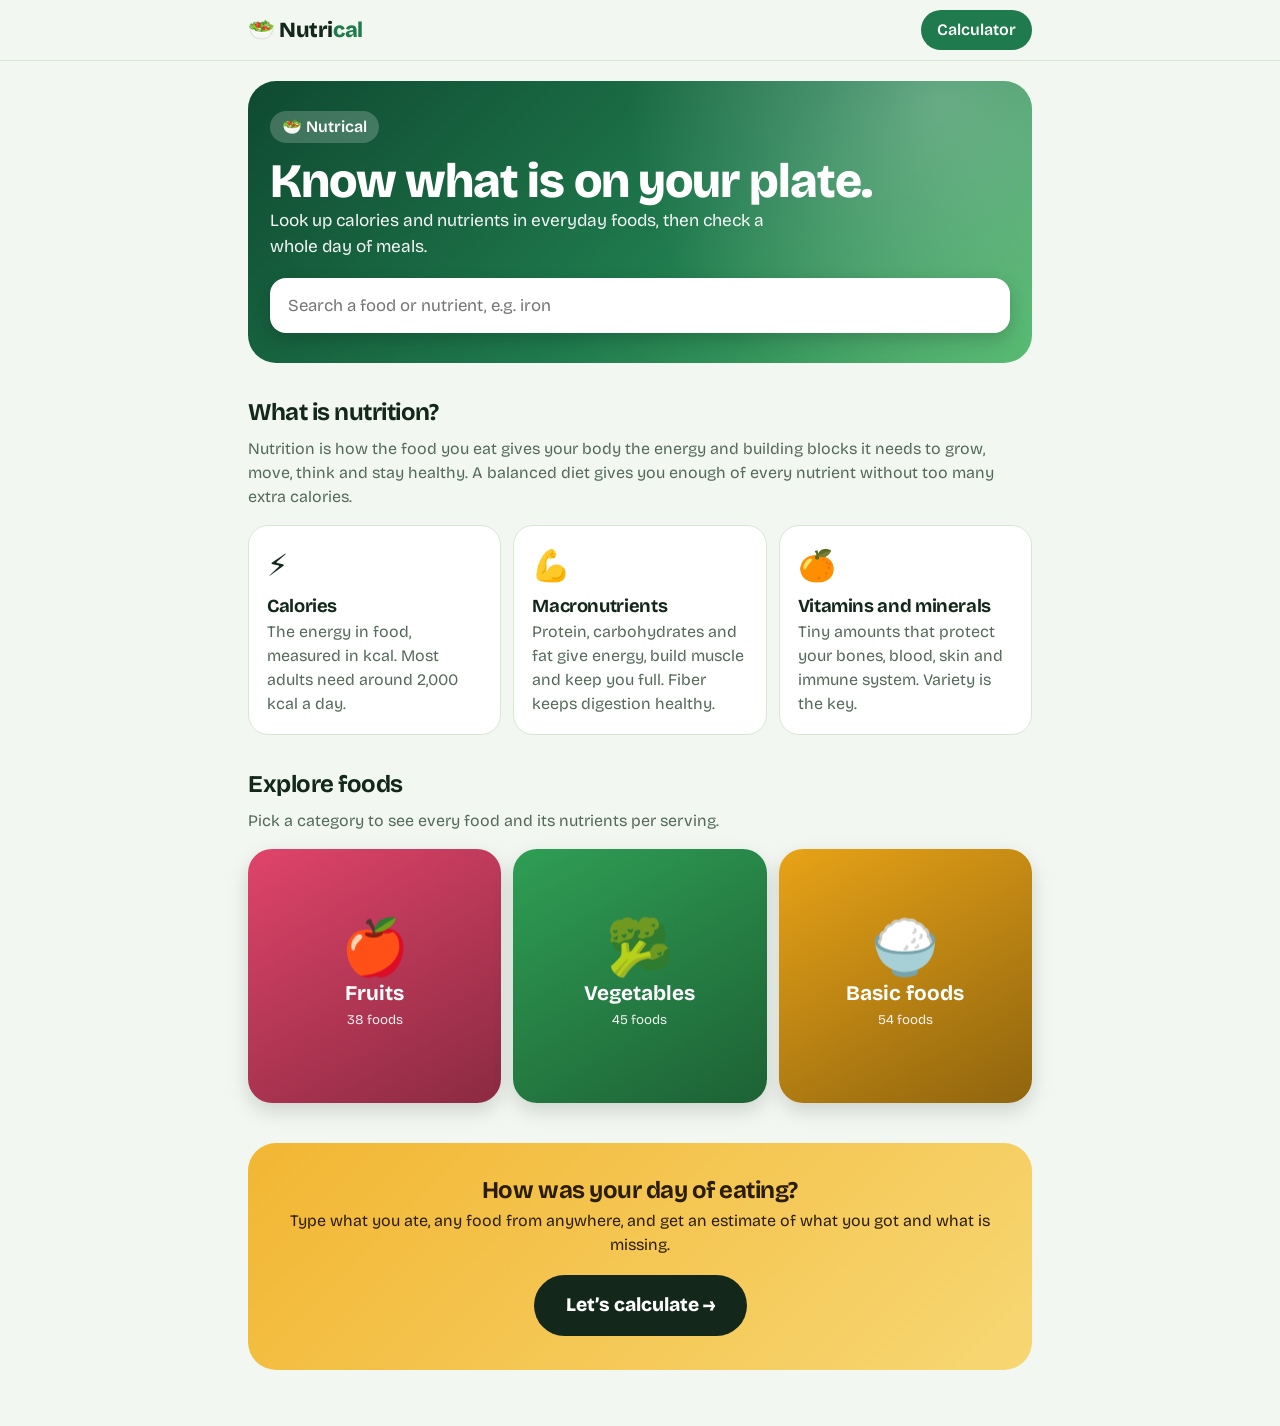
==== Nutrical – Food Nutrients & Meal Calculator.html @ a60b9268 "Initial pre version" ====
<!DOCTYPE html>
<html lang="en">
<head>
<meta charset="utf-8">
<meta name="viewport" content="width=device-width, initial-scale=1, viewport-fit=cover">
<title>Nutrical – Food Nutrients & Meal Calculator</title>
<link href="https://fonts.googleapis.com/css2?family=Bricolage+Grotesque:wght@400;600;800&display=swap" rel="stylesheet">
<style>
:root{--bg:#f2f8f1;--ink:#13271b;--mute:#54695a;--card:#fff;--line:#d9e6d6;--brand:#1f7a4d;--fruit:#e0446a;--veg:#2f9e55;--base:#e8a317;--red:#d62839;--redbg:#fdecee;--ok:#1f8a4c;
box-sizing:border-box;padding-top:env(safe-area-inset-top,0px);padding-bottom:env(safe-area-inset-bottom,0px)}
@media (prefers-color-scheme:dark){:root:not([data-theme="light"]){--bg:#0f1913;--ink:#eaf3ea;--mute:#a0b3a5;--card:#18251d;--line:#29392f;--red:#ff6b78;--redbg:#3a1a1e;--ok:#5fd18a}}
:root[data-theme="dark"]{--bg:#0f1913;--ink:#eaf3ea;--mute:#a0b3a5;--card:#18251d;--line:#29392f;--red:#ff6b78;--redbg:#3a1a1e;--ok:#5fd18a}
*{box-sizing:border-box}
html{scroll-padding-top:env(safe-area-inset-top,0px)}
body{margin:0;background:var(--bg);color:var(--ink);font-family:"Bricolage Grotesque",system-ui,-apple-system,"Segoe UI",sans-serif;line-height:1.5}
body::before{content:"";position:fixed;inset:0 0 auto;height:env(safe-area-inset-top,0px);z-index:30;background:var(--bg)}
.nav{position:sticky;top:env(safe-area-inset-top,0px);z-index:20;background:var(--bg);border-bottom:1px solid var(--line)}
.nav div{max-width:820px;margin:0 auto;padding:10px 18px;display:flex;justify-content:space-between;align-items:center}
.brand,.pill{font:inherit;border:0;cursor:pointer;color:var(--ink);background:none}
.brand{font-weight:800;font-size:1.35rem;letter-spacing:-.02em;padding:0}
.brand span{color:var(--brand)}
.pill{background:var(--brand);color:#fff;font-weight:600;padding:8px 16px;border-radius:999px}
main{max-width:820px;margin:0 auto;padding:20px 18px 56px}
h1,h2,h3{letter-spacing:-.02em;line-height:1.1}
h1{font-size:clamp(2rem,7vw,3rem);font-weight:800;margin:0 0 10px}
h2{font-size:1.5rem;margin:0 0 12px}
.sub{color:var(--mute);margin:0 0 16px}
.hero{border-radius:28px;padding:30px 22px;color:#fff;background:radial-gradient(circle at 88% 8%,rgba(255,255,255,.28),transparent 42%),linear-gradient(135deg,#0f4a31,#1f7a4d 55%,#52b96d)}
.hero.col{display:flex;align-items:center;gap:18px;flex-wrap:wrap;background:var(--c);background:linear-gradient(135deg,var(--c),color-mix(in srgb,var(--c) 65%,#000))}
.hero h1{margin:0}.hero p{margin:6px 0 0;opacity:.95}
.hero .big{font-size:4.2rem;line-height:1}
.kick{display:inline-block;font-weight:600;background:rgba(255,255,255,.2);padding:4px 12px;border-radius:999px;margin-bottom:12px}
.hero>p{max-width:520px;margin:0 0 18px;font-size:1.08rem}
.kcal{font-size:2.6rem;font-weight:800;line-height:1}
.search{width:100%;font:inherit;font-size:1.05rem;padding:15px 18px;border:2px solid var(--line);border-radius:16px;background:var(--card);color:var(--ink)}
.hero .search{background:#fff;color:#13271b;border:0;box-shadow:0 6px 18px rgba(0,0,0,.18)}
.search:focus-visible,.tile:focus-visible,.item:focus-visible,.back:focus-visible,.go:focus-visible,.chip:focus-visible,.qb:focus-visible,.pill:focus-visible{outline:3px solid var(--ink);outline-offset:2px}
.sec{margin-top:36px}
.grid3{display:grid;grid-template-columns:repeat(auto-fit,minmax(210px,1fr));gap:12px}
.info{background:var(--card);border:1px solid var(--line);border-radius:20px;padding:18px}
.info .ic{font-size:1.9rem}.info h3{margin:6px 0 4px;font-size:1.15rem}.info p{margin:0;color:var(--mute)}
.tiles{display:grid;grid-template-columns:repeat(3,1fr);gap:12px}
.tile{aspect-ratio:1;border:0;border-radius:24px;color:#fff;font:inherit;display:flex;flex-direction:column;align-items:center;justify-content:center;gap:2px;cursor:pointer;transition:transform .15s;background:var(--c);background:linear-gradient(150deg,var(--c),color-mix(in srgb,var(--c) 62%,#000));box-shadow:0 8px 20px rgba(0,0,0,.15)}
.tile span{font-size:clamp(2.2rem,11vw,3.4rem);line-height:1}.tile b{font-size:clamp(.95rem,3.6vw,1.3rem)}.tile small{opacity:.9}
.tile:active{transform:scale(.96)}
.t-fruits{--c:var(--fruit)}.t-veg{--c:var(--veg)}.t-base{--c:var(--base)}
.cta{margin-top:40px;border-radius:28px;padding:34px 22px;text-align:center;color:#2a1d00;background:linear-gradient(135deg,#f2b632,#f7d774)}
.cta h2{margin:0 0 6px}.cta p{margin:0 0 18px}
.go{font:inherit;font-weight:800;font-size:1.2rem;padding:16px 32px;border:0;border-radius:999px;background:#13271b;color:#fff;cursor:pointer}
.go.wide{display:block;width:100%;margin-top:20px;background:var(--brand)}
.list{display:grid;grid-template-columns:repeat(auto-fill,minmax(155px,1fr));gap:10px}
.item{display:flex;align-items:center;gap:10px;text-align:left;font:inherit;padding:12px;border-radius:16px;background:var(--card);border:1px solid var(--line);color:var(--ink);cursor:pointer;border-left:6px solid var(--c)}
.item .e{font-size:1.7rem}.item b{display:block;font-weight:600;line-height:1.2}.item small{color:var(--mute)}
.empty{color:var(--mute);padding:16px;border:1px dashed var(--line);border-radius:14px}
.back{font:inherit;font-weight:600;background:none;border:2px solid var(--line);color:var(--ink);border-radius:999px;padding:8px 16px;cursor:pointer;margin-bottom:16px}
.card{background:var(--card);border:1px solid var(--line);border-radius:20px;padding:18px;margin-top:16px}
.stats{display:grid;grid-template-columns:repeat(3,1fr);gap:10px;margin-bottom:14px}
.stat{background:var(--bg);border-radius:14px;padding:12px;text-align:center}.stat b{display:block;font-size:1.4rem}.stat small{color:var(--mute)}
.row{display:grid;grid-template-columns:78px 1fr 64px;gap:10px;align-items:center;padding:6px 0}.row b{text-align:right}
.bar{height:10px;border-radius:6px;background:var(--line);overflow:hidden}.bar i{display:block;height:100%;background:var(--c,var(--brand));border-radius:6px}
.chips{display:flex;flex-wrap:wrap;gap:8px}
.chip{font:inherit;color:var(--ink);padding:7px 12px;border-radius:999px;background:var(--bg);border:1px solid var(--line);font-size:.95rem}
button.chip{cursor:pointer}
.note{color:var(--mute);font-size:.85rem;margin-top:18px}
.meal{border-top:6px solid var(--c)}.meal h2{margin-bottom:8px}
.entry{display:flex;align-items:center;gap:10px;padding:8px 0;border-bottom:1px solid var(--line)}
.entry .e{font-size:1.5rem}.en{flex:1;min-width:0}.en b{display:block;font-weight:600;line-height:1.2}.en small{color:var(--mute)}
.qb{width:34px;height:34px;border-radius:50%;border:1px solid var(--line);background:var(--card);color:var(--ink);font:inherit;font-size:1.1rem;cursor:pointer}
.sug{display:flex;flex-wrap:wrap;gap:8px;margin-top:10px}
.meal .search{margin-top:12px}
.nrow{padding:10px 0;border-bottom:1px solid var(--line)}
.nt{display:flex;justify-content:space-between;gap:10px;margin-bottom:5px}.nt span{color:var(--mute)}
.nrow small{display:block;margin-top:5px}
.nrow.red b,.nrow.red .nt span,.nrow.red small{color:var(--red)}.nrow.red .bar i{background:var(--red)}
.nrow.ok .bar i{background:var(--ok)}
.needbox{background:var(--redbg);border:2px solid var(--red);border-radius:20px;padding:18px;margin-top:16px}
.needbox h2{color:var(--red)}
.okbox h2{color:var(--ok)}
.ta{margin-top:0!important;resize:vertical;min-height:88px;font-family:inherit}
</style>
</head>
<body>
<header class="nav"><div><button class="brand" data-go="#/">🥗 Nutri<span>cal</span></button><button class="pill" data-go="#/calc">Calculator</button></div></header>
<main id="app"></main>
<script>
var DATA={
fruits:{label:"Fruits",emoji:"🍎",color:"var(--fruit)",items:[
["Apple","🍎",52,.3,13.8,.2,2.4,10.4,[["Vitamin C","4.6 mg"],["Potassium","107 mg"],["Vitamin K","2.2 µg"]]],
["Banana","🍌",89,1.1,22.8,.3,2.6,12.2,[["Potassium","358 mg"],["Vitamin B6","0.4 mg"],["Vitamin C","8.7 mg"],["Magnesium","27 mg"]]],
["Orange","🍊",47,.9,11.8,.1,2.4,9.4,[["Vitamin C","53 mg"],["Folate","30 µg"],["Potassium","181 mg"],["Calcium","40 mg"]]],
["Mango","🥭",60,.8,15,.4,1.6,13.7,[["Vitamin C","36 mg"],["Vitamin A","54 µg"],["Folate","43 µg"]]],
["Strawberry","🍓",32,.7,7.7,.3,2,4.9,[["Vitamin C","59 mg"],["Manganese","0.4 mg"],["Folate","24 µg"]]],
["Grapes","🍇",69,.7,18.1,.2,.9,15.5,[["Vitamin K","14.6 µg"],["Vitamin C","3.2 mg"],["Potassium","191 mg"]]],
["Watermelon","🍉",30,.6,7.6,.2,.4,6.2,[["Vitamin C","8.1 mg"],["Vitamin A","28 µg"],["Potassium","112 mg"]]],
["Pineapple","🍍",50,.5,13.1,.1,1.4,9.9,[["Vitamin C","47.8 mg"],["Manganese","0.9 mg"],["Vitamin B6","0.1 mg"]]],
["Papaya","🍈",43,.5,10.8,.3,1.7,7.8,[["Vitamin C","61.8 mg"],["Vitamin A","47 µg"],["Folate","37 µg"]]],
["Pear","🍐",57,.4,15.2,.1,3.1,9.8,[["Vitamin C","4.3 mg"],["Vitamin K","4.4 µg"],["Potassium","116 mg"]]],
["Pomegranate","🔴",83,1.7,18.7,1.2,4,13.7,[["Vitamin K","16.4 µg"],["Vitamin C","10.2 mg"],["Folate","38 µg"],["Potassium","236 mg"]]],
["Avocado","🥑",160,2,8.5,14.7,6.7,.7,[["Vitamin K","21 µg"],["Folate","81 µg"],["Potassium","485 mg"],["Vitamin E","2.1 mg"]]],
["Peach","🍑",39,.9,9.5,.3,1.5,8.4,"vc6.6;va16;pot190",150,"1 medium"],
["Plum","🟣",46,.7,11.4,.3,1.4,9.9,"vc9.5;vk6.4;pot157",66,"1 medium"],
["Cherries","🍒",63,1.1,16,.2,2.1,12.8,"vc7;pot222;mn.1",140,"1 cup"],
["Blueberries","🫐",57,.7,14.5,.3,2.4,10,"vk19.3;vc9.7;mn.3",148,"1 cup"],
["Raspberries","🔴",52,1.2,11.9,.7,6.5,4.4,"vc26.2;mn.7;vk7.8",123,"1 cup"],
["Blackberries","⚫",43,1.4,9.6,.5,5.3,4.9,"vc21;vk19.8;mn.6",144,"1 cup"],
["Kiwi","🥝",61,1.1,14.7,.5,3,9,"vc92.7;vk40;pot312",69,"1 medium"],
["Lemon","🍋",29,1.1,9.3,.3,2.8,2.5,"vc53;pot138;ca26",58,"1 fruit"],
["Lime","🟢",30,.7,10.5,.2,2.8,1.7,"vc29.1;ca33;pot102",67,"1 fruit"],
["Grapefruit","🍊",42,.8,10.7,.1,1.6,6.9,"vc31.2;va46;pot135",123,"½ fruit"],
["Apricot","🍑",48,1.4,11.1,.4,2,9.2,"va96;vc10;pot259",35,"1 fruit"],
["Fig","🟣",74,.8,19.2,.3,2.9,16.3,"pot232;ca35;vk4.7",50,"1 medium"],
["Cantaloupe","🍈",34,.8,8.2,.2,.9,7.9,"vc36.7;va169;pot267",160,"1 cup cubes"],
["Honeydew melon","🍈",36,.5,9.1,.1,.8,8.1,"vc18;pot228;fol19",170,"1 cup cubes"],
["Coconut meat","🥥",354,3.3,15.2,33.5,9,6.2,"mn1.5;se10.1;fe2.4",45,"1 piece"],
["Guava","🍐",68,2.6,14.3,1,5.4,8.9,"vc228;fol49;pot417",55,"1 fruit"],
["Dates","🌴",277,1.8,75,.2,6.7,66.5,"pot696;mg54;mn.3",24,"1 Medjool date"],
["Passion fruit","🟡",97,2.2,23.4,.7,10.4,11.2,"vc30;va64;pot348",18,"1 fruit"],
["Lychee","🍒",66,.8,16.5,.4,1.3,15.2,"vc71.5;pot171;fol14",10,"1 fruit"],
["Cranberries","🔴",46,.4,12.2,.1,4.6,4,"vc13.3;vk5;mn.4",110,"1 cup"],
["Tangerine","🍊",53,.8,13.3,.3,1.8,10.6,"vc26.7;va34;fol16",88,"1 medium"],
["Nectarine","🍑",44,1.1,10.6,.3,1.7,7.9,"vc5.4;va17;pot201",142,"1 medium"],
["Persimmon","🟠",70,.6,18.6,.2,3.6,12.5,"va81;vc7.5;mn.4",168,"1 fruit"],
["Jackfruit","🍈",95,1.7,23.3,.6,1.5,19.1,"vc13.7;pot448;mg29",165,"1 cup"],
["Starfruit","⭐",31,1,6.7,.3,2.8,4,"vc34.4;pot133;fol12",91,"1 fruit"],
["Dragon fruit","🐉",60,1.2,13,0,3,8,"vc3;mg36;fe.7",100,"1 cup"]
]},
veg:{label:"Vegetables",emoji:"🥦",color:"var(--veg)",items:[
["Carrot","🥕",41,.9,9.6,.2,2.8,4.7,[["Vitamin A","835 µg"],["Vitamin K","13.2 µg"],["Potassium","320 mg"]]],
["Spinach","🥬",23,2.9,3.6,.4,2.2,.4,[["Vitamin K","483 µg"],["Vitamin A","469 µg"],["Folate","194 µg"],["Iron","2.7 mg"]]],
["Broccoli","🥦",34,2.8,6.6,.4,2.6,1.7,[["Vitamin C","89 mg"],["Vitamin K","102 µg"],["Folate","63 µg"]]],
["Tomato","🍅",18,.9,3.9,.2,1.2,2.6,[["Vitamin C","13.7 mg"],["Potassium","237 mg"],["Vitamin K","7.9 µg"]]],
["Potato","🥔",77,2,17.5,.1,2.2,.8,[["Potassium","421 mg"],["Vitamin C","19.7 mg"],["Vitamin B6","0.3 mg"]]],
["Onion","🧅",40,1.1,9.3,.1,1.7,4.2,[["Vitamin C","7.4 mg"],["Potassium","146 mg"],["Folate","19 µg"]]],
["Cucumber","🥒",15,.7,3.6,.1,.5,1.7,[["Vitamin K","16.4 µg"],["Potassium","147 mg"],["Vitamin C","2.8 mg"]]],
["Cauliflower","🥬",25,1.9,5,.3,2,1.9,[["Vitamin C","48.2 mg"],["Vitamin K","15.5 µg"],["Folate","57 µg"]]],
["Sweet potato","🍠",86,1.6,20.1,.1,3,4.2,[["Vitamin A","709 µg"],["Potassium","337 mg"],["Vitamin C","2.4 mg"]]],
["Red bell pepper","🫑",31,1,6,.3,2.1,4.2,[["Vitamin C","128 mg"],["Vitamin A","157 µg"],["Vitamin B6","0.3 mg"]]],
["Cabbage","🥬",25,1.3,5.8,.1,2.5,3.2,[["Vitamin C","36.6 mg"],["Vitamin K","76 µg"],["Folate","43 µg"]]],
["Green peas","🫛",81,5.4,14.5,.4,5.7,5.7,[["Vitamin C","40 mg"],["Vitamin K","24.8 µg"],["Folate","65 µg"],["Iron","1.5 mg"]]],
["Lettuce","🥬",15,1.4,2.9,.2,1.3,.8,"vk126;va370;fol38",36,"1 cup shredded"],
["Kale","🥬",49,4.3,8.8,.9,3.6,2.3,"vk705;vc120;va500",67,"1 cup chopped"],
["Zucchini","🥒",17,1.2,3.1,.3,1,2.5,"vc17.9;pot261;bx.2",196,"1 medium"],
["Eggplant","🍆",25,1,5.9,.2,3,3.5,"mn.2;pot229;vk3.5",82,"1 cup cubes"],
["Mushroom","🍄",22,3.1,3.3,.3,1,2,"ni3.6;pot318;se9.3",70,"1 cup sliced"],
["Garlic","🧄",149,6.4,33,.5,2.1,1,"vc31.2;mn1.7;bx1.2",3,"1 clove"],
["Ginger","🫚",80,1.8,17.8,.8,2,1.7,"pot415;mg43",6,"1 tbsp"],
["Beetroot","🟣",43,1.6,9.6,.2,2.8,6.8,"fol109;mn.3;pot325",82,"1 medium"],
["Radish","🔴",16,.7,3.4,.1,1.6,1.9,"vc14.8;fol25;pot233",116,"1 cup sliced"],
["Celery","🥬",16,.7,3,.2,1.6,1.3,"vk29.3;pot260;fol36",40,"1 stalk"],
["Asparagus","🌿",20,2.2,3.9,.1,2.1,1.9,"vk41.6;fol52;vc5.6",134,"1 cup"],
["Green beans","🫛",31,1.8,7,.2,2.7,3.3,"vk43;vc12.2;fol33",110,"1 cup"],
["Sweet corn","🌽",86,3.3,19,1.4,2,6.3,"fol42;mg37;pot270",90,"½ cup kernels"],
["Pumpkin","🎃",26,1,6.5,.1,.5,2.8,"va426;vc9;pot340",116,"1 cup cubes"],
["Butternut squash","🎃",45,1,11.7,.1,2,2.2,"va532;vc21;pot352",140,"1 cup cubes"],
["Brussels sprouts","🥬",43,3.4,9,.3,3.8,2.2,"vk177;vc85;fol61",88,"1 cup"],
["Leek","🌿",61,1.5,14.2,.3,1.8,3.9,"vk47;va83;mn.5",89,"1 medium"],
["Okra","🌿",33,1.9,7.5,.2,3.2,1.5,"vc23;vk31;fol60",100,"1 cup"],
["Turnip","⚪",28,.9,6.4,.1,1.8,3.8,"vc21;pot191;ca30",130,"1 cup cubes"],
["Spring onion","🌱",32,1.8,7.3,.2,2.6,2.3,"vk207;vc18.8;va50",50,"½ cup chopped"],
["Bok choy","🥬",13,1.5,2.2,.2,1,1.2,"vc45;va223;vk45.5",70,"1 cup shredded"],
["Artichoke","🌿",47,3.3,10.5,.2,5.4,1,"fol68;vk14.8;mg60",120,"1 medium"],
["Chili pepper","🌶️",40,1.9,8.8,.4,1.5,5.3,"vc144;va48;bx.5",45,"1 pepper"],
["Green bell pepper","🫑",20,.9,4.6,.2,1.7,2.4,"vc80.4;vk7.4;bx.2",119,"1 medium"],
["Yam","🍠",118,1.5,27.9,.2,4.1,.5,"pot816;mn.4;vc17.1",136,"1 cup cubes"],
["Cassava","🥔",160,1.4,38,.3,1.8,1.7,"vc20.6;pot271;fol27",100,"½ cup"],
["Edamame","🫛",121,11.9,8.9,5.2,5.2,2.2,"fol311;vk26.7;fe2.3",78,"½ cup shelled"],
["Fennel","🌿",31,1.2,7.3,.2,3.1,3.9,"vc12;pot414;mn.2",87,"1 cup sliced"],
["Collard greens","🥬",32,3,5.4,.6,4,.5,"vk437;va251;vc35.3",36,"1 cup chopped"],
["Swiss chard","🥬",19,1.8,3.7,.2,1.6,1.1,"vk830;va306;vc30",36,"1 cup chopped"],
["Arugula","🌱",25,2.6,3.7,.7,1.6,2.1,"vk109;va119;fol97",20,"1 cup"],
["Parsnip","🥕",75,1.2,18,.3,4.9,4.8,"vc17;fol67;pot375",133,"1 cup sliced"],
["Bitter gourd","🥒",17,1,3.7,.2,2.8,1,"vc84;fol72;va6",94,"1 cup sliced"]
]},
base:{label:"Basic foods",emoji:"🍚",color:"var(--base)",items:[
["White rice (cooked)","🍚",130,2.7,28.2,.3,.4,.1,[["Manganese","0.5 mg"],["Selenium","7.5 µg"]]],
["White bread","🍞",265,9,49,3.2,2.7,5.7,[["Iron","3.6 mg"],["Calcium","144 mg"],["Folate","111 µg"],["Sodium","491 mg"]]],
["Egg (boiled)","🥚",155,12.6,1.1,10.6,0,1.1,[["Vitamin B12","1.1 µg"],["Vitamin D","2.2 µg"],["Choline","294 mg"],["Selenium","30.8 µg"]]],
["Whole milk","🥛",61,3.2,4.8,3.3,0,5.1,[["Calcium","113 mg"],["Vitamin B12","0.5 µg"],["Potassium","132 mg"],["Vitamin D","1.3 µg"]]],
["Chicken breast (cooked)","🍗",165,31,0,3.6,0,0,[["Niacin","13.7 mg"],["Vitamin B6","0.6 mg"],["Phosphorus","228 mg"],["Selenium","27.6 µg"]]],
["Lentils (cooked)","🫘",116,9,20.1,.4,7.9,1.8,[["Folate","181 µg"],["Iron","3.3 mg"],["Potassium","369 mg"]]],
["Chickpeas (cooked)","🫘",164,8.9,27.4,2.6,7.6,4.8,[["Folate","172 µg"],["Iron","2.9 mg"],["Manganese","1 mg"]]],
["Oats (dry)","🥣",389,16.9,66.3,6.9,10.6,0,[["Manganese","4.9 mg"],["Phosphorus","523 mg"],["Iron","4.7 mg"],["Magnesium","177 mg"]]],
["Pasta (cooked)","🍝",158,5.8,30.9,.9,1.8,.6,[["Manganese","0.4 mg"],["Iron","1.3 mg"]]],
["Cheddar cheese","🧀",403,24.9,1.3,33.1,0,.5,[["Calcium","721 mg"],["Phosphorus","512 mg"],["Vitamin B12","1.1 µg"]]],
["Almonds","🥜",579,21.2,21.6,49.9,12.5,4.4,[["Vitamin E","25.6 mg"],["Magnesium","270 mg"],["Calcium","269 mg"]]],
["Salmon (cooked)","🐟",206,22,0,12,0,0,[["Vitamin D","11 µg"],["Vitamin B12","3.2 µg"],["Selenium","36.5 µg"],["Potassium","384 mg"]]],
["Brown rice (cooked)","🍚",123,2.7,25.6,1,1.6,.2,"mn.9;mg39;ph103",195,"1 cup"],
["Quinoa (cooked)","🌾",120,4.4,21.3,1.9,2.8,.9,"mn.6;mg64;fol42",185,"1 cup"],
["Whole wheat bread","🍞",252,12.5,43,3.5,7,6,"fe2.4;mg82;se40",28,"1 slice"],
["Flour tortilla","🫓",306,8.2,51,8,2.8,2.4,"fe3.5;ca140",45,"1 tortilla"],
["Corn tortilla","🫓",218,5.7,44.6,2.9,6.3,.6,"ca81;mg54;mn.4",26,"1 tortilla"],
["Popcorn (air-popped)","🍿",387,13,78,4.5,14.5,.9,"mn1.1;mg144;ph358",24,"3 cups"],
["Barley (cooked)","🌾",123,2.3,28.2,.4,3.8,.3,"mn.3;ni2.1;mg22",157,"1 cup"],
["Couscous (cooked)","🍲",112,3.8,23.2,.2,1.4,.1,"se27;ni1;mg8",157,"1 cup"],
["Whole wheat pasta (cooked)","🍝",124,5.3,26.5,.5,3.9,.6,"mn.9;mg42;fe1.5",140,"1 cup"],
["Plain yogurt (whole milk)","🥛",61,3.5,4.7,3.3,0,4.7,"ca121;by.5;pot155",245,"1 cup"],
["Greek yogurt (nonfat)","🥛",59,10.2,3.6,.4,0,3.2,"ca110;by.8;pot141",170,"¾ cup"],
["Skim milk","🥛",34,3.4,5,.1,0,5.1,"ca122;by.5;pot166",245,"1 cup"],
["Butter","🧈",717,.9,.1,81,0,.1,"va684;ve2.3;vk7",14,"1 tbsp"],
["Mozzarella cheese","🧀",280,28,3.1,17,0,1.2,"ca505;ph354;by2.3",28,"1 oz"],
["Cottage cheese","🧀",98,11.1,3.4,4.3,0,2.7,"ca83;by.4;se9.7",113,"½ cup"],
["Soy milk","🥛",33,2.9,1.7,1.6,.4,.4,"ca120;pot118;vd1",243,"1 cup"],
["Almond milk (unsweetened)","🥛",15,.6,.3,1.2,.2,0,"ca120;ve4",240,"1 cup"],
["Beef (lean, cooked)","🥩",250,26,0,15,0,0,"zn6.3;by2.6;fe2.6",85,"3 oz"],
["Pork loin (cooked)","🥩",242,27,0,14,0,0,"se40;by.7;zn2.4",85,"3 oz"],
["Turkey breast (cooked)","🦃",135,30,0,.7,0,0,"ni11;bx.8;se31",85,"3 oz"],
["Lamb (cooked)","🍖",294,25,0,21,0,0,"by2.6;zn4.6;fe1.9",85,"3 oz"],
["Chicken thigh (cooked)","🍗",209,26,0,10.9,0,0,"ni6.1;bx.4;se21",85,"3 oz"],
["Tuna (canned in water)","🐟",116,25.5,0,.8,0,0,"se76;ni10;vd1.7",85,"3 oz"],
["Shrimp (cooked)","🦐",99,24,.2,.3,0,0,"se38;by1.2;ca64",85,"3 oz"],
["Cod (cooked)","🐟",105,23,0,.9,0,0,"by1;se37;pot244",85,"3 oz"],
["Sardines (canned)","🐟",208,24.6,0,11.5,0,0,"ca382;vd4.8;by8.9",92,"1 can"],
["Tilapia (cooked)","🐟",128,26,0,2.7,0,0,"se54;by1.6;ni4.7",85,"3 oz"],
["Black beans (cooked)","🫘",132,8.9,23.7,.5,8.7,.3,"fol149;mn.4;fe2.1",172,"1 cup"],
["Kidney beans (cooked)","🫘",127,8.7,22.8,.5,6.4,.3,"fol130;fe2.9;pot403",177,"1 cup"],
["Tofu (firm)","🟨",144,17.3,2.8,8.7,2.3,.6,"ca350;fe2.7;mn1.2",126,"½ cup"],
["Hummus","🥣",166,7.9,14.3,9.6,6,.3,"fe2.4;mg71;ca38",30,"2 tbsp"],
["Peanut butter","🥜",588,25,20,50,6,9,"ni13.1;mg168;ve9",32,"2 tbsp"],
["Peanuts","🥜",567,25.8,16.1,49.2,8.5,4.7,"ni12;mg168;fol240",28,"1 oz"],
["Walnuts","🌰",654,15.2,13.7,65.2,6.7,2.6,"mn3.4;mg158;ph346",28,"1 oz"],
["Cashews","🥜",553,18.2,30.2,43.9,3.3,5.9,"mg292;zn5.8;mn1.7",28,"1 oz"],
["Chia seeds","🌱",486,16.5,42.1,30.7,34.4,0,"ca631;mg335;ph860",28,"2 tbsp"],
["Flaxseed","🌱",534,18.3,28.9,42.2,27.3,1.6,"mg392;mn2.5;ph642",10,"1 tbsp"],
["Sunflower seeds","🌻",584,20.8,20,51.5,8.6,2.6,"ve35;mg325;se53",28,"1 oz"],
["Pumpkin seeds","🎃",559,30.2,10.7,49,6,1.4,"mg592;zn7.8;mn4.5",28,"1 oz"],
["Olive oil","🫒",884,0,0,100,0,0,"ve14;vk60",13.5,"1 tbsp"],
["Honey","🍯",304,.3,82.4,0,.2,82.1,"pot52;ca6",21,"1 tbsp"],
["Dark chocolate (70–85%)","🍫",598,7.8,45.9,42.6,10.9,24,"fe11.9;mg228;mn1.9",28,"1 oz"]
]}};

var SERV={"Apple":[182,"1 medium"],"Banana":[118,"1 medium"],"Orange":[131,"1 medium"],"Mango":[165,"1 cup sliced"],"Strawberry":[152,"1 cup"],"Grapes":[151,"1 cup"],"Watermelon":[152,"1 cup diced"],"Pineapple":[165,"1 cup chunks"],"Papaya":[145,"1 cup cubes"],"Pear":[178,"1 medium"],"Pomegranate":[87,"½ cup seeds"],"Avocado":[100,"½ fruit"],
"Carrot":[61,"1 medium"],"Spinach":[30,"1 cup raw"],"Broccoli":[91,"1 cup chopped"],"Tomato":[123,"1 medium"],"Potato":[173,"1 medium"],"Onion":[110,"1 medium"],"Cucumber":[104,"1 cup sliced"],"Cauliflower":[107,"1 cup"],"Sweet potato":[130,"1 medium"],"Red bell pepper":[119,"1 medium"],"Cabbage":[89,"1 cup shredded"],"Green peas":[145,"1 cup"],
"White rice (cooked)":[158,"1 cup"],"White bread":[25,"1 slice"],"Egg (boiled)":[50,"1 large"],"Whole milk":[244,"1 cup"],"Chicken breast (cooked)":[85,"3 oz"],"Lentils (cooked)":[198,"1 cup"],"Chickpeas (cooked)":[164,"1 cup"],"Oats (dry)":[40,"½ cup"],"Pasta (cooked)":[140,"1 cup"],"Cheddar cheese":[28,"1 oz slice"],"Almonds":[28,"1 oz (23 nuts)"],"Salmon (cooked)":[85,"3 oz fillet"]};
var MN={vc:["Vitamin C","mg"],va:["Vitamin A","µg"],vk:["Vitamin K","µg"],ve:["Vitamin E","mg"],bx:["Vitamin B6","mg"],fol:["Folate","µg"],ca:["Calcium","mg"],fe:["Iron","mg"],pot:["Potassium","mg"],mg:["Magnesium","mg"],mn:["Manganese","mg"],se:["Selenium","µg"],ni:["Niacin","mg"],vd:["Vitamin D","µg"],by:["Vitamin B12","µg"],ph:["Phosphorus","mg"],zn:["Zinc","mg"]};
function fmt(n){return n>=10?Math.round(n):Math.round(n*10)/10}
// Converts per-100 g data into one serving
function sv(x){
  var g,l,m;
  if(typeof x[8]==="string"){g=x[9];l=x[10];m=x[8].split(";").map(function(t){var r=/^([a-z]+)([\d.]+)$/.exec(t);return[MN[r[1]][0],parseFloat(r[2]),MN[r[1]][1]]})}
  else{var S=SERV[x[0]];g=S[0];l=S[1];m=x[8].map(function(v){var p=v[1].split(" ");return[v[0],parseFloat(p[0]),p[1]]})}
  var f=g/100;
  return{kcal:Math.round(x[2]*f),p:fmt(x[3]*f),c:fmt(x[4]*f),f:fmt(x[5]*f),fi:fmt(x[6]*f),s:fmt(x[7]*f),g:g,label:l,micro:m.map(function(v){return[v[0],fmt(v[1]*f)+" "+v[2]]})};
}
var app=document.getElementById("app");

// Nutrient list for searching by nutrient (name, unit, serving key for macros, aliases)
var NUTS=[{n:"Protein",u:"g",k:"p",al:[]},{n:"Carbs",u:"g",k:"c",al:["carbohydrates","carbohydrate","carb"]},{n:"Fat",u:"g",k:"f",al:["fats"]},{n:"Fiber",u:"g",k:"fi",al:["fibre"]},{n:"Sugar",u:"g",k:"s",al:["sugars"]},{n:"Calories",u:"kcal",k:"kcal",al:["calorie","energy"]}];
Object.keys(MN).forEach(function(c){
  var nm=MN[c][0],al=[];
  if(nm.indexOf("Vitamin ")===0){var L=nm.slice(8).toLowerCase();al=[L,"vit "+L,"vit"+L,"vitamin"+L]}
  if(nm==="Folate")al=["folic acid","b9","vitamin b9"];
  NUTS.push({n:nm,u:MN[c][1],k:null,al:al});
});
function findNuts(t){
  return NUTS.filter(function(nu){
    var name=nu.n.toLowerCase();
    if(name===t||nu.al.indexOf(t)>-1)return true;
    if(t.length<3)return false;
    return name.indexOf(t)>-1||nu.al.some(function(a){return a.indexOf(t)===0});
  });
}
function amt(x,nu){
  var s=sv(x);
  if(nu.k)return s[nu.k];
  for(var i=0;i<s.micro.length;i++)if(s.micro[i][0]===nu.n)return parseFloat(s.micro[i][1]);
  return 0;
}


var meals={breakfast:[],lunch:[],dinner:[]};
var MEAL=[["breakfast","Breakfast","🌅","var(--base)"],["lunch","Lunch","☀️","var(--veg)"],["dinner","Dinner","🌙","var(--fruit)"]];
function esc(s){return String(s).replace(/[&<>"]/g,function(c){return{"&":"&amp;","<":"&lt;",">":"&gt;",'"':"&quot;"}[c]})}
function itemBtn(cat,i,x,sm){
  return '<button class="item" style="--c:'+DATA[cat].color+'" data-go="#/item/'+cat+'/'+i+'"><span class="e">'+x[1]+'</span><span><b>'+esc(x[0])+'</b><small>'+(sm||sv(x).kcal+' kcal')+'</small></span></button>';
}

// PAGE 1: home
function home(cat){
  var tiles=Object.keys(DATA).map(function(k){var d=DATA[k];
    return '<button class="tile t-'+k+'" data-go="#/cat/'+k+'"><span>'+d.emoji+'</span><b>'+d.label+'</b><small>'+d.items.length+' foods</small></button>';
  }).join("");
  app.innerHTML='<section class="hero"><div class="kick">🥗 Nutrical</div><h1>Know what is on your plate.</h1><p>Look up calories and nutrients in everyday foods, then check a whole day of meals.</p>'+
    '<input class="search" id="q" type="search" placeholder="Search a food or nutrient, e.g. iron" aria-label="Search foods" autocomplete="off"></section>'+
    '<div id="out" style="margin-top:20px"></div>'+
    '<section class="sec"><h2>What is nutrition?</h2><p class="sub">Nutrition is how the food you eat gives your body the energy and building blocks it needs to grow, move, think and stay healthy. A balanced diet gives you enough of every nutrient without too many extra calories.</p>'+
    '<div class="grid3"><div class="info"><div class="ic">⚡</div><h3>Calories</h3><p>The energy in food, measured in kcal. Most adults need around 2,000 kcal a day.</p></div>'+
    '<div class="info"><div class="ic">💪</div><h3>Macronutrients</h3><p>Protein, carbohydrates and fat give energy, build muscle and keep you full. Fiber keeps digestion healthy.</p></div>'+
    '<div class="info"><div class="ic">🍊</div><h3>Vitamins and minerals</h3><p>Tiny amounts that protect your bones, blood, skin and immune system. Variety is the key.</p></div></div></section>'+
    '<section class="sec"><h2>Explore foods</h2><p class="sub">Pick a category to see every food and its nutrients per serving.</p><div class="tiles">'+tiles+'</div></section>'+
    '<section class="cta"><h2>How was your day of eating?</h2><p>Type what you ate, any food from anywhere, and get an estimate of what you got and what is missing.</p><button class="go" data-go="#/calc">Let’s calculate →</button></section>';
  var q=document.getElementById("q");
  function draw(){
    var t=q.value.trim().toLowerCase(),h="";
    if(t){
      var n=0,fh="",nuts=findNuts(t);
      Object.keys(DATA).forEach(function(k){DATA[k].items.forEach(function(x,i){
        if(x[0].toLowerCase().indexOf(t)>-1){fh+=itemBtn(k,i,x);n++}
      })});
      var foodsBlock=(n&&(!nuts.length||t.length>=3))?'<h2 style="margin-top:22px">Foods named “'+esc(q.value)+'”</h2><div class="list">'+fh+'</div>':'';
      if(nuts.length===1){
        var nu=nuts[0],rows=[];
        Object.keys(DATA).forEach(function(k){DATA[k].items.forEach(function(x,i){var a=amt(x,nu);if(a>0)rows.push([k,i,x,a,sv(x)])})});
        rows.sort(function(a,b){return b[3]-a[3]});
        h='<h2>Foods with '+esc(nu.n)+'</h2><p class="sub" style="margin:0 0 12px">Per serving, highest first'+(rows.length>40?' (top 40)':'')+'.</p><div class="list">'+rows.slice(0,40).map(function(r){return itemBtn(r[0],r[1],r[2],fmt(r[3])+" "+nu.u+" · "+r[4].label)}).join("")+'</div>'+foodsBlock;
      }else if(nuts.length>1){
        h='<h2>Which nutrient?</h2><div class="chips">'+nuts.map(function(nu){return '<button class="chip" data-nut="'+esc(nu.n)+'">'+esc(nu.n)+'</button>'}).join("")+'</div>'+foodsBlock;
      }else{
        h=n?'<h2>Results</h2><div class="list">'+fh+'</div>':'<div class="empty">No food or nutrient matches “'+esc(q.value)+'”. Try another name.</div>';
      }
    }else if(cat){
      h='<h2>'+DATA[cat].label+'</h2><div class="list">'+DATA[cat].items.map(function(x,i){return itemBtn(cat,i,x)}).join("")+'</div>';
    }else{
      h="";
    }
    document.getElementById("out").innerHTML=h;
    Array.prototype.forEach.call(document.querySelectorAll("[data-nut]"),function(b){
      b.addEventListener("click",function(){q.value=b.getAttribute("data-nut");draw();q.focus()});
    });
  }
  q.addEventListener("input",draw);draw();
}

// PAGE 2: foods in one category
var BL={fruits:"Sweet, juicy and rich in vitamin C.",veg:"Low in calories, high in vitamins and fiber.",base:"Grains, dairy, meat, fish, beans, nuts and seeds."};
function category(cat){
  var c=DATA[cat];
  app.innerHTML='<button class="back" data-go="#/">← Home</button>'+
    '<section class="hero col" style="--c:'+c.color+'"><div class="big">'+c.emoji+'</div><div><h1>'+c.label+'</h1><p>'+c.items.length+' foods. '+BL[cat]+'</p></div></section>'+
    '<input class="search" id="cq" type="search" placeholder="Filter '+c.label.toLowerCase()+'" aria-label="Filter foods" style="margin:18px 0" autocomplete="off"><div id="cl"></div>';
  var q=document.getElementById("cq");
  function draw(){
    var t=q.value.trim().toLowerCase(),h="";
    c.items.forEach(function(x,i){if(x[0].toLowerCase().indexOf(t)>-1)h+=itemBtn(cat,i,x)});
    document.getElementById("cl").innerHTML=h?'<div class="list">'+h+'</div>':'<div class="empty">No food matches “'+esc(q.value)+'”.</div>';
  }
  q.addEventListener("input",draw);draw();window.scrollTo(0,0);
}

// PAGE 3: one food
function detail(cat,i){
  var c=DATA[cat],x=c&&c.items[i];
  if(!x){location.hash="#/";return}
  var s=sv(x);
  var rows=[["Fiber",s.fi,28],["Sugar",s.s,50]].map(function(m){
    return '<div class="row"><span>'+m[0]+'</span><div class="bar"><i style="width:'+Math.min(100,m[1]/m[2]*100)+'%"></i></div><b>'+m[1]+' g</b></div>';
  }).join("");
  var chips=s.micro.map(function(v){return '<span class="chip">'+esc(v[0])+' <b>'+v[1]+'</b></span>'}).join("");
  app.innerHTML='<button class="back" data-go="#/cat/'+cat+'">← Back to '+c.label+'</button>'+
    '<section class="hero col" style="--c:'+c.color+'"><div class="big">'+x[1]+'</div><div><h1>'+esc(x[0])+'</h1><p>1 serving: '+esc(s.label)+' ('+s.g+' g)</p></div>'+
    '<div style="margin-left:auto;text-align:right"><div class="kcal">'+s.kcal+'</div><p>calories (kcal)</p></div></section>'+
    '<section class="card" style="--c:'+c.color+'"><h2>Main nutrients</h2><div class="stats"><div class="stat"><b>'+s.p+'g</b><small>Protein</small></div><div class="stat"><b>'+s.c+'g</b><small>Carbs</small></div><div class="stat"><b>'+s.f+'g</b><small>Fat</small></div></div>'+rows+'</section>'+
    '<section class="card"><h2>Vitamins and minerals</h2><div class="chips">'+chips+'</div></section>'+
    '<p class="note">Values are for one serving and are approximate.</p>';
  window.scrollTo(0,0);
}

// PAGE 4: calculator (free text for breakfast, lunch and dinner)
var mealTxt={breakfast:"",lunch:"",dinner:""},est=null,estKey="";
var PH={breakfast:"e.g. 2 boiled eggs, toast with butter and a cup of chai",lunch:"e.g. a plate of chicken biryani with raita",dinner:"e.g. 2 slices of pizza and a small salad"};
function allFoods(){var a=[];Object.keys(DATA).forEach(function(k){DATA[k].items.forEach(function(x,i){a.push([k,i,x])})});return a}
function calc(){
  app.innerHTML='<h1>Let’s calculate</h1><p class="sub">Type what you ate in your own words. Any food from anywhere works, and exact amounts are not needed. If you skip the amount, a normal portion is estimated and you get a range.</p>'+
    MEAL.map(function(m){return '<section class="card meal" style="--c:'+m[3]+'"><h2>'+m[2]+' '+m[1]+'</h2><textarea class="search ta" data-m="'+m[0]+'" rows="3" aria-label="'+m[1]+'" placeholder="'+PH[m[0]]+'">'+esc(mealTxt[m[0]])+'</textarea></section>'}).join("")+
    '<button class="go wide" data-go="#/results">Calculate my nutrition</button>';
  Array.prototype.forEach.call(document.querySelectorAll("[data-m]"),function(el){
    el.addEventListener("input",function(){mealTxt[el.getAttribute("data-m")]=el.value});
  });
  window.scrollTo(0,0);
}

// PAGE 5: results (estimated by Claude, shown as ranges)
var DV=[["Protein","g",50],["Carbs","g",275],["Fat","g",78],["Fiber","g",28],["Vitamin C","mg",90],["Vitamin A","µg",900],["Vitamin K","µg",120],["Vitamin E","mg",15],["Vitamin B6","mg",1.7],["Vitamin B12","µg",2.4],["Vitamin D","µg",15],["Folate","µg",400],["Calcium","mg",1000],["Iron","mg",18],["Potassium","mg",3400],["Magnesium","mg",400],["Manganese","mg",2.3],["Phosphorus","mg",700],["Selenium","µg",55],["Niacin","mg",16],["Zinc","mg",11]];
function topFoods(name){
  var nu=NUTS.filter(function(n){return n.n===name})[0];
  return allFoods().map(function(a){return[a[2][0],amt(a[2],nu)]}).sort(function(a,b){return b[1]-a[1]}).slice(0,3).map(function(a){return a[0].toLowerCase()}).join(", ");
}
function rng(r){var a=fmt(r[0]),b=fmt(r[1]);return a===b?String(a):a+"–"+b}
function sumR(items,get){var lo=0,hi=0;items.forEach(function(it){var r=get(it)||[0,0];lo+=+r[0]||0;hi+=+r[1]||0});return[lo,hi]}
async function askClaude(){
  var sample=window.claude&&await claude.use("sample");
  if(!sample)throw{code:"unavailable"};
  var micro=DV.slice(4).map(function(d){return d[0]+" ("+d[1]+")"}).join(", ");
  var p='You are a nutrition estimator. A person ate these meals (free text, any language, any cuisine):\n'+MEAL.map(function(m){return m[1]+': '+(mealTxt[m[0]].trim()||"(nothing)")}).join("\n")+
   '\nFor every food, estimate the nutrition for the amount eaten. If the amount is missing or vague, assume a typical adult portion, say what you assumed, and widen the range. Use a narrow range when the amount is exact. Return ONLY valid JSON, no markdown, in this shape: {"items":[{"meal":"breakfast|lunch|dinner","food":"short name","assumed":"amount used, e.g. 1 plate, about 300 g","kcal":[min,max],"Protein":[min,max],"Carbs":[min,max],"Fat":[min,max],"Fiber":[min,max],"Sugar":[min,max],"micro":{"Vitamin C":[min,max]}}],"notes":"one short sentence about the main assumptions"}. Macros are in grams. The micro object must include every one of these keys with the stated unit, using [0,0] when negligible: '+micro+'. Numbers only, no text inside the arrays.';
  return sample.json(p);
}
function results(){
  var key=JSON.stringify(mealTxt),back='<button class="back" data-go="#/calc">← Edit meals</button>';
  if(!MEAL.some(function(m){return mealTxt[m[0]].trim()})){app.innerHTML=back+'<div class="empty">Type at least one food in a meal first.</div>';return}
  if(est&&estKey===key){showR(est);return}
  app.innerHTML=back+'<div class="card" style="text-align:center"><div style="font-size:3rem">🧮</div><h2>Estimating your nutrition…</h2><p class="sub">Reading your meals and estimating portions. This takes a few seconds.</p></div>';
  window.scrollTo(0,0);
  askClaude().then(function(r){
    if(!r||!Array.isArray(r.items))throw{code:"bad"};
    est=r;estKey=key;
    if(location.hash==="#/results")showR(r);
  }).catch(function(e){
    if(location.hash!=="#/results")return;
    var msg=e&&e.code==="not_granted"?"You chose not to allow estimates. Allow it to use the calculator.":e&&e.code==="rate_limited"?"Too many requests right now. Please wait a moment and try again.":e&&e.code==="unavailable"?"The estimator is only available when this page is opened on claude.ai.":"Something went wrong while estimating. Please try again.";
    app.innerHTML=back+'<div class="needbox"><h2>Could not calculate</h2><p style="color:var(--red)">'+msg+'</p><button class="go" data-again="1">Try again</button></div>';
  });
}
function showR(r){
  var back='<button class="back" data-go="#/calc">← Edit meals</button>',items=r.items;
  var kc=sumR(items,function(i){return i.kcal}),mid=(kc[0]+kc[1])/2,low=[],ok=[];
  DV.forEach(function(d,n){
    var tot=sumR(items,function(i){return n<4?i[d[0]]:(i.micro||{})[d[0]]}),m=(tot[0]+tot[1])/2,pc=m/d[2]*100;
    (pc<100?low:ok).push([d,tot,m,pc]);
  });
  low.sort(function(a,b){return a[3]-b[3]});
  function rowH(x,red){var d=x[0];
    return '<div class="nrow '+(red?'red':'ok')+'"><div class="nt"><b>'+d[0]+'</b><span>'+rng(x[1])+' / '+d[2]+' '+d[1]+'</span></div><div class="bar"><i style="width:'+Math.min(100,x[3])+'%"></i></div>'+
      (red?'<small>You need about '+fmt(d[2]-x[2])+' '+d[1]+' more. Try: '+topFoods(d[0])+'.</small>':'')+'</div>';
  }
  var perH=MEAL.map(function(m){var k=sumR(items.filter(function(i){return i.meal===m[0]}),function(i){return i.kcal});return '<span class="chip">'+m[2]+' '+m[1]+' <b>'+rng(k)+' kcal</b></span>'}).join("");
  var seen=items.map(function(i){return '<div class="entry"><span class="en"><b>'+esc(i.food||"Food")+'</b><small>'+esc(i.assumed||"")+'</small></span><b>'+rng(i.kcal||[0,0])+' kcal</b></div>'}).join("");
  var s=sumR(items,function(i){return i.Sugar});
  app.innerHTML=back+
    '<section class="hero col" style="--c:var(--brand)"><div><div class="kcal">'+rng(kc)+' kcal</div><p>Estimated total, about '+Math.round(mid/20)+'% of a 2,000 kcal day</p></div></section>'+
    '<div class="chips" style="margin-top:14px">'+perH+'</div>'+
    '<section class="card"><h2>What we understood</h2>'+seen+(r.notes?'<p class="note">'+esc(r.notes)+'</p>':'')+'</section>'+
    '<section class="card"><h2>What you ate</h2><div class="stats">'+["Protein","Carbs","Fat"].map(function(n){return '<div class="stat"><b>'+rng(sumR(items,function(i){return i[n]}))+'g</b><small>'+n+'</small></div>'}).join("")+'</div>'+
    '<div class="chips"><span class="chip">Fiber <b>'+rng(sumR(items,function(i){return i.Fiber}))+' g</b></span><span class="chip">Sugar <b>'+rng(s)+' g</b></span></div></section>'+
    (low.length?'<section class="needbox"><h2>⚠️ You still need ('+low.length+')</h2><p class="sub" style="color:var(--red)">These essential nutrients are below your daily need. Eat more of them.</p>'+low.map(function(x){return rowH(x,true)}).join("")+'</section>':'')+
    (ok.length?'<section class="card okbox"><h2>✅ Daily need reached ('+ok.length+')</h2>'+ok.map(function(x){return rowH(x,false)}).join("")+'</section>':'')+
    '<p class="note">These are AI estimates. When amounts are unknown, a typical portion is assumed and shown as a range. Daily needs are for a typical adult. This is general information, not medical advice.</p>';
  window.scrollTo(0,0);
}

function route(){
  var p=location.hash.replace(/^#\/?/,"").split("/");
  if(p[0]==="item")detail(p[1],+p[2]);
  else if(p[0]==="cat"&&DATA[p[1]])category(p[1]);
  else if(p[0]==="calc")calc();
  else if(p[0]==="results")results();
  else{home();window.scrollTo(0,0)}
}
document.addEventListener("click",function(e){
  var b=e.target.closest("[data-go]");
  if(b)location.hash=b.getAttribute("data-go");
  if(e.target.closest("[data-again]"))results();
});
window.addEventListener("hashchange",route);
route();
</script>
</body>
</html>
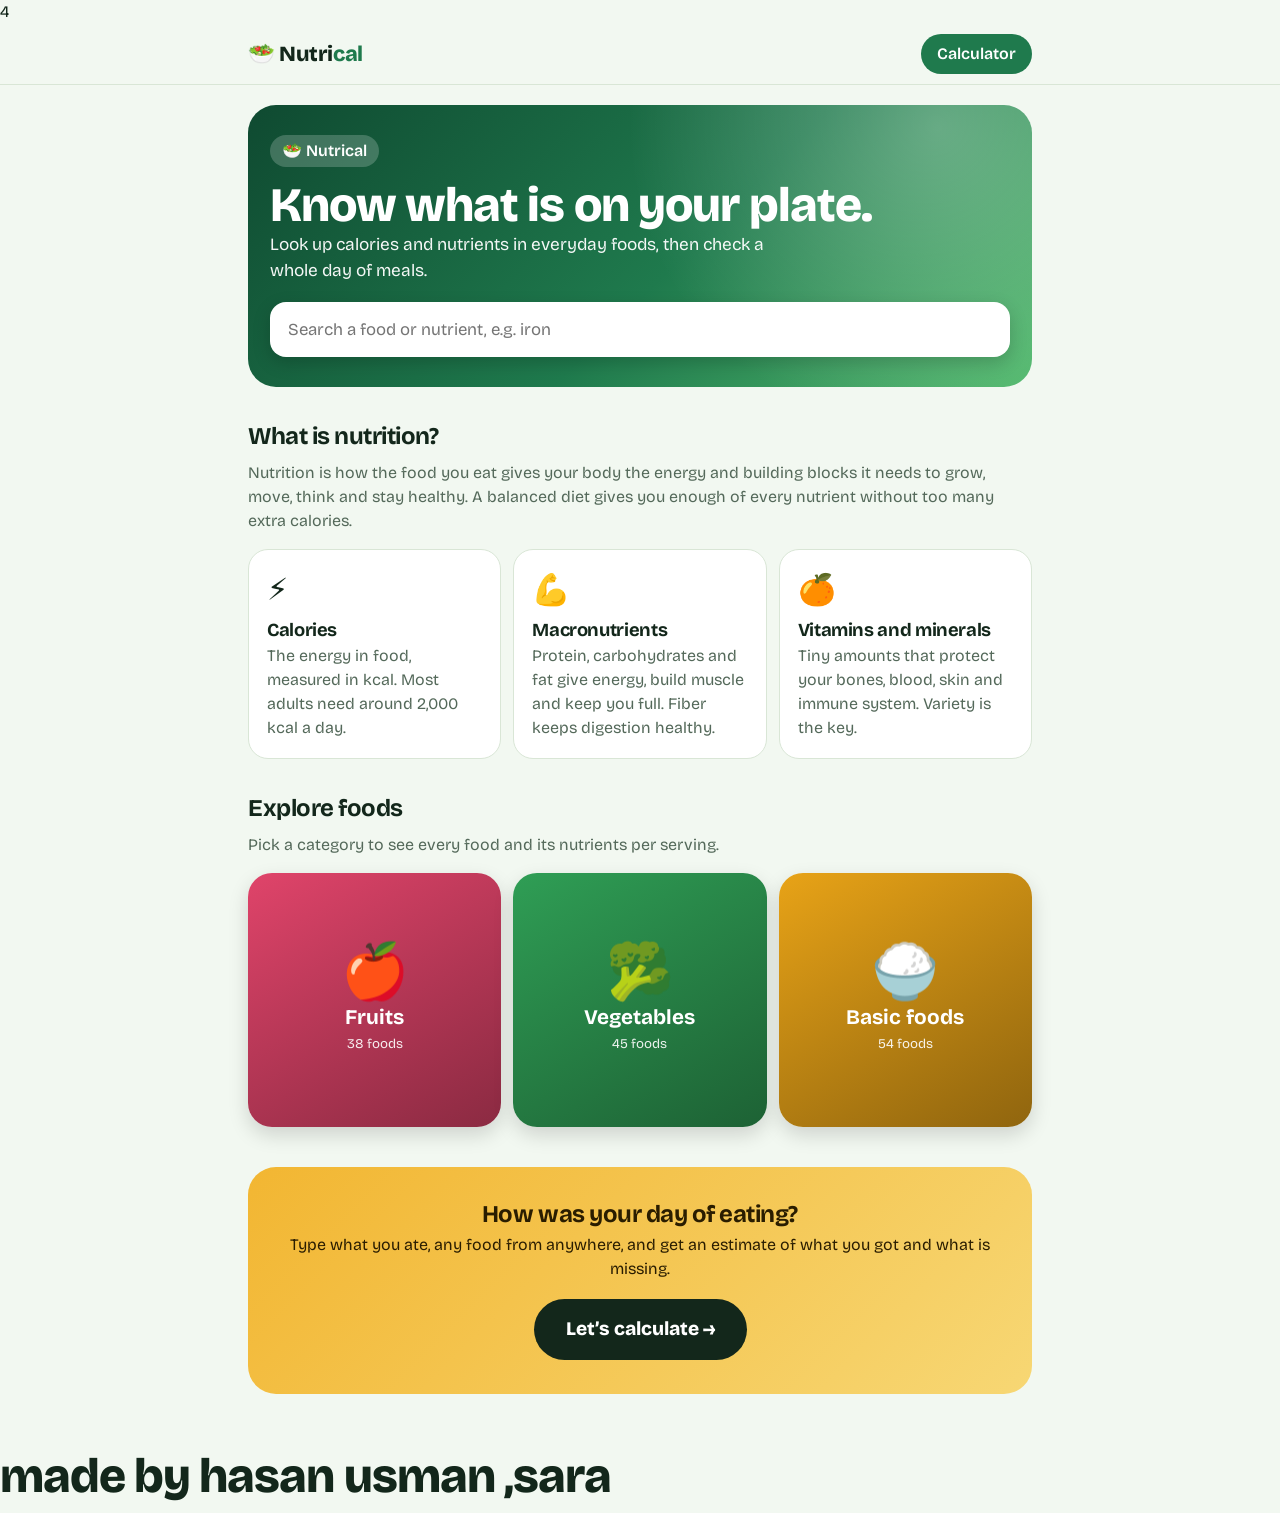
==== commit 62e2f87b: "Debug" ====
--- a/Nutrical – Food Nutrients & Meal Calculator.html
+++ b/Nutrical – Food Nutrients & Meal Calculator.html
@@ -1,4 +1,4 @@
-<!DOCTYPE html>
+4<!DOCTYPE html>
 <html lang="en">
 <head>
 <meta charset="utf-8">
@@ -443,5 +443,6 @@
 window.addEventListener("hashchange",route);
 route();
 </script>
+  <div><h1>made by hasan usman ,sara</h1></div>
 </body>
 </html>
